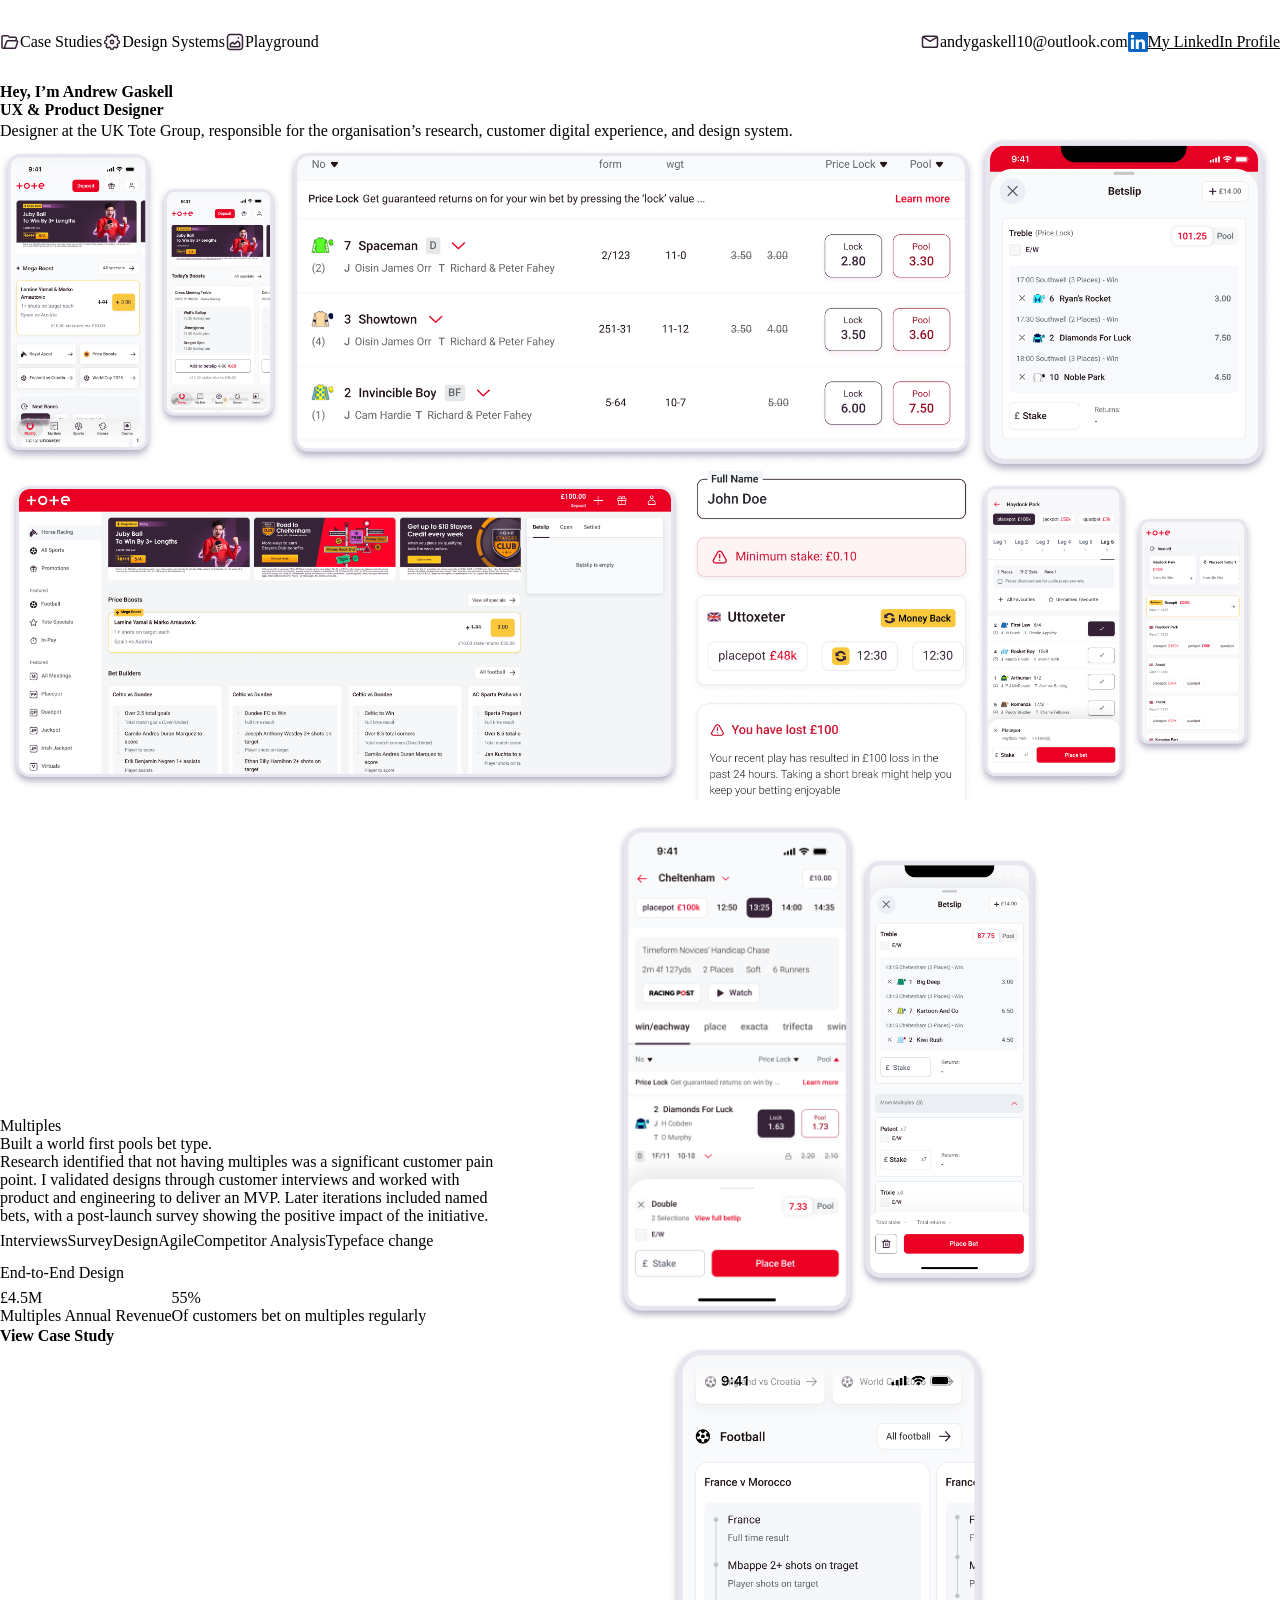
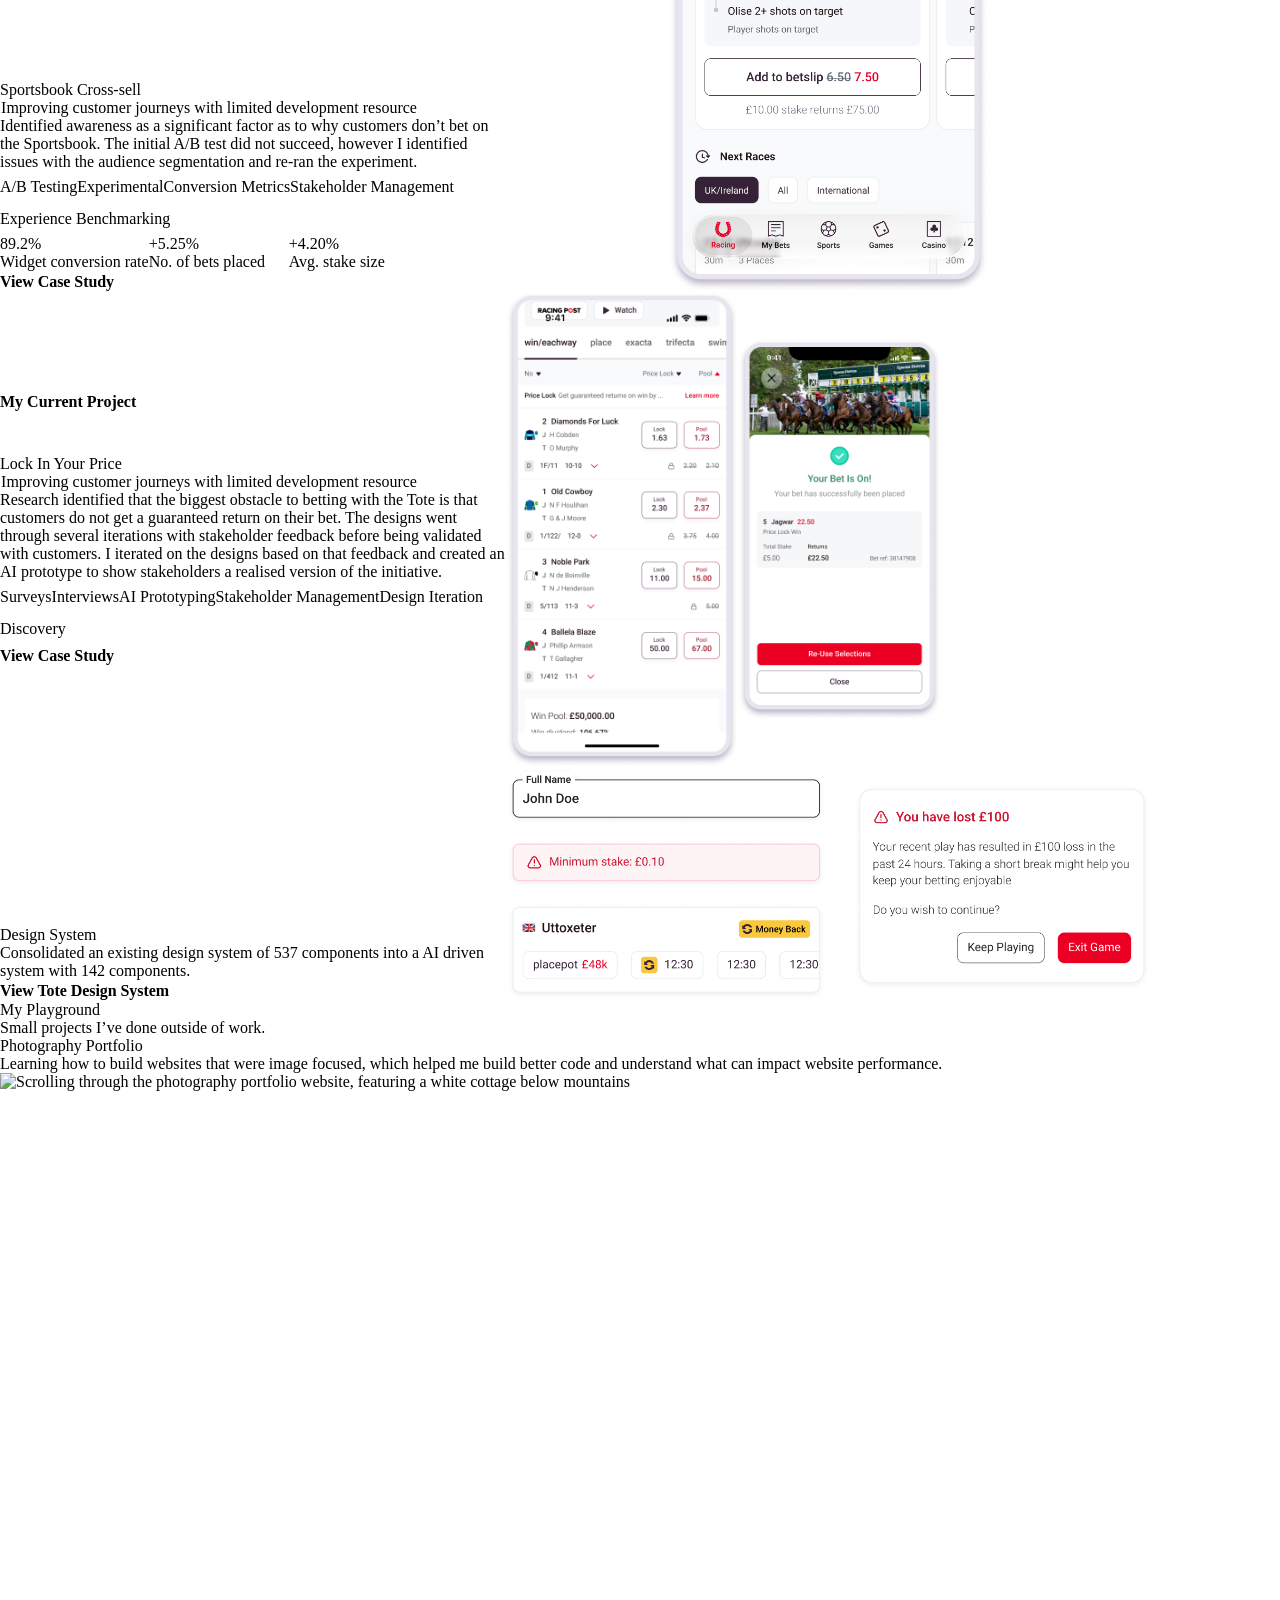
==== design-portfolio.html @ 3e396645 "Build design portfolio homepage from Figma New design-portfolio.html implementing the Desktop Homepa" ====
<!DOCTYPE html>
<html lang="en">
<head>
  <meta charset="UTF-8" />
  <meta name="viewport" content="width=device-width, initial-scale=1.0" />
  <title>Andrew Gaskell – UX &amp; Product Designer</title>
  <meta name="description" content="Andrew Gaskell, UX &amp; Product Designer at the UK Tote Group: case studies, design system and side projects." />
  <link rel="preconnect" href="https://fonts.googleapis.com" />
  <link rel="preconnect" href="https://fonts.gstatic.com" crossorigin />
  <link
    href="https://fonts.googleapis.com/css2?family=DM+Sans:opsz,wght@9..40,400;9..40,500;9..40,600;9..40,700&family=Lato:wght@400;700&display=swap"
    rel="stylesheet"
  />
  <link rel="stylesheet" href="tokens.css" />
  <style>
    *,
    *::before,
    *::after {
      box-sizing: border-box;
      margin: 0;
      padding: 0;
    }

    html {
      scroll-behavior: smooth;
    }

    @media (prefers-reduced-motion: reduce) {
      html { scroll-behavior: auto; }
    }

    body {
      font-family: var(--font-sans);
      font-optical-sizing: none;
      font-variation-settings: "opsz" 14;
      line-height: normal;
      color: var(--pf-text-primary);
      background: var(--pf-surface);
      -webkit-font-smoothing: antialiased;
      -moz-osx-font-smoothing: grayscale;
    }

    img {
      display: block;
      max-width: 100%;
    }

    a {
      color: inherit;
    }

    :focus-visible {
      outline: 2px solid var(--pf-action-primary);
      outline-offset: 3px;
      border-radius: 4px;
    }

    .skip-link {
      position: absolute;
      left: var(--space-04);
      top: -100px;
      z-index: 200;
      padding: var(--space-02) var(--space-03);
      background: var(--pf-action-primary);
      color: var(--pf-surface);
      border-radius: var(--radius-md);
      font-size: var(--font-size-body-sm);
    }

    .skip-link:focus {
      top: var(--space-04);
    }

    /* ---------- HEADER ---------- */
    .site-header {
      position: sticky;
      top: 0;
      z-index: 100;
      display: flex;
      align-items: center;
      justify-content: space-between;
      gap: var(--space-05) var(--space-07);
      flex-wrap: wrap;
      min-height: 83px;
      /* 60px at 1440; beyond that it lines up with the centred 1320px content. */
      padding: 36px max(60px, calc((100% - 1320px) / 2)) var(--space-05);
      background: var(--pf-surface) url("images/home-header-bg.png") center / cover no-repeat;
      transition: box-shadow 0.2s ease;
    }

    .site-header--scrolled {
      box-shadow: 0 1px 0 var(--pf-border-divider);
    }

    .site-nav,
    .site-contact {
      display: flex;
      align-items: center;
      flex-wrap: wrap;
      gap: var(--space-03) var(--space-07);
      list-style: none;
    }

    .site-nav li,
    .site-contact li {
      display: flex;
    }

    .header-link {
      display: inline-flex;
      align-items: center;
      gap: var(--space-03);
      font-size: var(--font-size-body-sm);
      text-decoration: none;
      white-space: nowrap;
    }

    .site-nav .header-link {
      color: var(--pf-text-strong);
    }

    .site-contact .header-link {
      color: var(--pf-text-brand);
    }

    .header-link__icon {
      flex: none;
      width: 20px;
      height: 20px;
    }

    .header-link:hover span,
    .header-link--underline span {
      text-decoration: underline;
    }

    /* ---------- PAGE ---------- */
    .page {
      display: flex;
      flex-direction: column;
      gap: var(--space-11);
      max-width: 1440px;
      margin: 0 auto;
      padding: 60px 60px var(--space-11);
    }

    [id] {
      scroll-margin-top: 110px;
    }

    /* ---------- HERO ---------- */
    .hero {
      display: flex;
      flex-direction: column;
      gap: var(--space-08);
    }

    .hero__title {
      max-width: 695px;
    }

    .hero__title {
      display: flex;
      flex-direction: column;
      gap: var(--space-03);
      font-weight: 600;
    }

    .hero__name {
      font-size: var(--font-size-display);
      font-weight: 600;
      color: var(--pf-text-strong);
    }

    .hero__role {
      font-size: var(--font-size-h1);
      color: var(--pf-text-accent);
    }

    .hero__intro {
      width: 848px;
      max-width: 100%;
      font-size: var(--font-size-body);
      line-height: 23px;
      color: var(--pf-text-tertiary);
    }

    /* ---------- BANNER GRID ---------- */
    .banner-grid {
      display: flex;
      flex-direction: column;
      gap: var(--space-05);
    }

    .banner-row {
      display: flex;
      align-items: center;
      gap: var(--space-05);
    }

    .tile {
      display: flex;
      align-items: center;
      min-width: 0;
      height: 329px;
      padding: 0 var(--space-05);
      background: var(--pf-surface-muted);
      border-radius: var(--radius-md);
    }

    .tile img {
      height: auto;
      object-fit: cover;
    }

    .tile--phones {
      gap: var(--space-01);
    }

    /* Basis = Figma width; equal shrink keeps the columns proportional. */
    .tile--1 { flex: 0 1 286px; }
    .tile--2 { flex: 0 1 690px; justify-content: center; overflow: hidden; }
    .tile--3 { flex: 0 1 296px; }
    .tile--4 { flex: 0 1 690px; height: 325px; padding: 0 var(--space-04); justify-content: center; overflow: hidden; }
    .tile--5 { flex: 0 1 286px; align-items: flex-start; padding: var(--space-05); overflow: hidden; }
    .tile--6 { flex: 0 1 296px; }

    .tile--1 .tile__big { width: 54.62%; }
    .tile--1 .tile__small { width: 43.7%; }
    .tile--2 img,
    .tile--3 img { width: 100%; }
    .tile--4 img { width: 97.57%; }
    .tile--5 img { width: 98.74%; }
    .tile--6 .tile__big { width: 52.42%; }
    .tile--6 .tile__small { width: 41.94%; }

    /* ---------- SHARED CASE STUDY PARTS ---------- */
    .case {
      display: flex;
      align-items: flex-end;
      gap: var(--space-08);
      max-width: 1215px;
    }

    .case__body {
      display: flex;
      flex: none;
      flex-direction: column;
      align-items: flex-start;
      gap: var(--space-06);
      width: 506px;
      max-width: 100%;
    }

    .case__heading {
      display: flex;
      flex-direction: column;
      gap: var(--space-02);
      width: 418px;
      max-width: 100%;
    }

    .case__title {
      font-size: var(--font-size-body-lg);
      font-weight: 500;
      color: var(--pf-text-brand);
    }

    .case__subtitle {
      font-size: var(--font-size-body-sm);
      font-weight: 400;
      color: var(--pf-text-tertiary);
    }

    .case__text,
    .case__subtitle,
    .ds__text,
    .playground__sub,
    .project__text {
      line-height: 18px;
    }

    .case__text {
      font-size: var(--font-size-body-sm);
    }

    .chips {
      display: flex;
      flex-wrap: wrap;
      align-items: center;
      gap: var(--space-03);
      list-style: none;
    }

    .chip {
      display: inline-flex;
      align-items: center;
      height: 32px;
      padding: 6px var(--space-03);
      background: var(--pf-surface);
      border: 0.6px solid var(--pf-border-chip);
      border-radius: var(--radius-md);
      font-family: var(--font-ui);
      font-size: var(--font-size-body-sm);
      font-weight: 500;
      line-height: 20px;
      color: var(--pf-text-chip);
      white-space: nowrap;
    }

    /* Figma lets the 3-metric row run 13px past the 506px column; nowrap keeps that. */
    .metrics {
      display: flex;
      flex-wrap: nowrap;
      gap: var(--space-05) var(--space-07);
      width: 100%;
      padding: var(--space-05) 0;
      border-top: 1px solid var(--pf-border-divider);
      border-bottom: 1px solid var(--pf-border-divider);
      font-weight: 500;
    }

    .metric {
      display: flex;
      flex: none;
      flex-direction: column;
      gap: var(--space-03);
    }

    .metric__value {
      font-size: var(--font-size-h3);
      color: var(--pf-text-positive);
      white-space: nowrap;
    }

    .metric__label {
      font-size: var(--font-size-label);
      white-space: nowrap;
      color: var(--pf-text-tertiary);
    }

    .metric--fixed .metric__label {
      width: 140px;
      white-space: normal;
    }

    .btn {
      display: inline-flex;
      align-items: center;
      justify-content: center;
      gap: var(--space-02);
      padding: var(--space-02) var(--space-03);
      background: var(--pf-action-primary);
      border-radius: var(--radius-md);
      font-family: var(--font-ui);
      font-size: var(--font-size-label);
      font-weight: 600;
      line-height: 1.34;
      letter-spacing: -0.065px;
      color: var(--pf-surface);
      text-decoration: none;
      white-space: nowrap;
      transition: background-color 0.15s ease;
    }

    .btn:hover {
      background: var(--pf-action-hover);
    }

    .btn__icon {
      display: flex;
      align-items: center;
      justify-content: center;
      flex: none;
      width: 20px;
      height: 20px;
    }

    .btn__icon img {
      flex: none;
      transform: rotate(-90deg);
    }

    .media {
      display: flex;
      flex: 0 1 645px;
      min-width: 0;
      align-items: center;
      justify-content: center;
      width: 645px;
      max-width: 100%;
      background: var(--pf-surface-muted);
      border-radius: var(--radius-md);
    }

    .media img {
      height: auto;
      object-fit: cover;
    }

    /* ---------- MULTIPLES ---------- */
    .media--multiples {
      gap: var(--space-04);
      height: 546px;
      padding: var(--space-05) 0;
    }

    /* 243px / 183px of the 645px panel */
    .media--multiples .media__big { width: 37.67%; }
    .media--multiples .media__small { width: 28.37%; }

    .text--multiples { color: var(--color-neutral-600); }

    /* ---------- CROSS SELL ---------- */
    .media--cross-sell {
      height: 546px;
      padding: var(--space-05) 0;
    }

    .media--cross-sell img {
      width: auto;
      height: 100%;
      aspect-ratio: 1224 / 2097;
    }

    .text--cross-sell { color: var(--pf-text-brand); }

    /* Centre-aligned in Figma on these nodes; kept to match the design. */
    .is-centred { text-align: center; }

    /* ---------- CURRENT PROJECT ---------- */
    .current {
      display: flex;
      align-items: center;
      gap: var(--space-09);
      /* Right padding is 160px at 1440; it gives way first on narrower screens. */
      padding: var(--space-05) clamp(var(--space-05), calc(100vw - 1237px), var(--space-11)) var(--space-05) var(--space-08);
      background: var(--pf-surface-muted);
      border-radius: var(--radius-md);
    }

    .current__text {
      display: flex;
      flex: none;
      flex-direction: column;
      gap: 44px;
      width: 506px;
      max-width: 100%;
    }

    .current__eyebrow {
      font-size: var(--font-size-body-sm);
      font-weight: 700;
      color: var(--pf-text-tertiary);
    }

    .text--current { color: var(--pf-text-primary); }

    .current__mockups {
      display: flex;
      align-items: center;
      flex: 0 1 451px;
      gap: var(--space-04);
      min-width: 0;
    }

    .current__mockups img {
      height: auto;
      object-fit: cover;
    }

    .current__mockups .media__big { width: 51.44%; }
    .current__mockups .media__small { width: 45.01%; }

    /* ---------- DESIGN SYSTEM ---------- */
    .case__body--ds {
      gap: var(--space-05);
    }

    .ds__title {
      font-size: var(--font-size-body-lg);
      font-weight: 500;
      color: var(--pf-text-strong);
    }

    .ds__text {
      font-size: var(--font-size-body-sm);
      color: var(--pf-text-tertiary);
    }

    .media--ds {
      padding: var(--space-06);
    }

    .media--ds img {
      width: 100%;
    }

    /* ---------- PLAYGROUND ---------- */
    .playground {
      display: flex;
      flex-direction: column;
      gap: var(--space-07);
    }

    .playground__header {
      display: flex;
      flex-direction: column;
      gap: var(--space-04);
    }

    .playground__title {
      font-size: var(--font-size-body-lg);
      font-weight: 500;
      color: var(--pf-text-strong);
    }

    .playground__sub,
    .project__text {
      font-size: var(--font-size-body-sm);
      color: var(--pf-text-tertiary);
    }

    .project {
      display: flex;
      flex-direction: column;
      gap: var(--space-06);
      padding: var(--space-05);
      background: var(--pf-surface-muted);
      border-radius: var(--radius-md);
    }

    .project__heading {
      display: flex;
      flex-direction: column;
      gap: var(--space-02);
    }

    .project__title {
      font-size: var(--font-size-body);
      font-weight: 400;
      color: var(--pf-text-strong);
    }

    .project__media {
      width: 100%;
      height: auto;
      aspect-ratio: 1904 / 844;
      object-fit: cover;
      border-radius: var(--radius-md);
    }

    /* ---------- RESPONSIVE ---------- */
    @media (max-width: 1200px) {
      .case,
      .current {
        flex-direction: column;
        align-items: flex-start;
        gap: var(--space-07);
      }

      .current {
        padding: var(--space-08);
      }

      .media {
        flex: none;
        width: 100%;
        max-width: 645px;
      }

      .current__mockups {
        flex: none;
        width: 451px;
        max-width: 100%;
      }

      .media--multiples,
      .media--cross-sell {
        height: auto;
        aspect-ratio: 645 / 546;
      }

      .media--cross-sell img {
        width: 45.07%;
        height: auto;
      }
    }

    @media (max-width: 1100px) {
      .banner-grid {
        display: grid;
        grid-template-columns: 1fr 1fr;
        gap: var(--space-05);
      }

      .banner-row {
        display: contents;
      }

      .tile {
        height: 329px;
        padding: var(--space-05);
        justify-content: center;
      }

      .tile--2,
      .tile--4 {
        grid-column: 1 / -1;
        height: auto;
      }

      .tile--2 { order: 1; }
      .tile--1 { order: 2; }
      .tile--3 { order: 3; }
      .tile--4 { order: 4; }
      .tile--5 { order: 5; align-items: center; }
      .tile--6 { order: 6; }

      /* Cap each mockup at its Figma size so phones don't balloon in wider cells. */
      .tile--1 .tile__big,
      .tile--6 .tile__big { width: 130px; }
      .tile--1 .tile__small,
      .tile--6 .tile__small { width: 104px; }
      .tile--3 img { width: 248px; }
      .tile--5 img { width: 235px; }
      .tile--2 img,
      .tile--4 img { width: 100%; max-width: 642px; }
    }

    @media (max-width: 768px) {
      .site-header {
        position: static;
        padding: var(--space-05) 20px;
      }

      .site-nav,
      .site-contact {
        gap: var(--space-03) var(--space-05);
      }

      .page {
        gap: var(--space-09);
        padding: var(--space-07) 20px var(--space-09);
      }

      .hero {
        gap: var(--space-06);
      }

      .hero__name { font-size: 40px; }
      .hero__role { font-size: 30px; }
      .hero__intro { font-size: 16px; }

      .banner-grid {
        grid-template-columns: 1fr;
      }

      .tile--2,
      .tile--4 {
        padding: var(--space-04);
      }

      .current {
        padding: var(--space-05);
        gap: var(--space-06);
      }

      .current__text {
        gap: var(--space-05);
      }

      .media--ds {
        padding: var(--space-05);
      }

      .metrics { flex-wrap: wrap; }

      .metric__value { font-size: 26px; }

      .metric { flex: 0 1 auto; }
      .metric__label { white-space: normal; }
      .metric--fixed .metric__label { width: auto; }
    }

    @media (max-width: 420px) {
      .chip { white-space: normal; height: auto; min-height: 32px; }
      .btn { white-space: normal; text-align: left; }
    }
  </style>
</head>
<body>
  <a class="skip-link" href="#main">Skip to content</a>

  <header class="site-header">
    <nav aria-label="Main">
      <ul class="site-nav">
        <li>
          <a class="header-link" href="#case-studies">
            <img class="header-link__icon" src="images/home-icon-folder-open.svg" width="20" height="20" alt="" />
            <span>Case Studies</span>
          </a>
        </li>
        <li>
          <a class="header-link" href="#design-system">
            <img class="header-link__icon" src="images/home-icon-settings.svg" width="20" height="20" alt="" />
            <span>Design Systems</span>
          </a>
        </li>
        <li>
          <a class="header-link" href="#playground">
            <img class="header-link__icon" src="images/home-icon-image.svg" width="20" height="20" alt="" />
            <span>Playground</span>
          </a>
        </li>
      </ul>
    </nav>

    <ul class="site-contact" aria-label="Contact">
      <li>
        <a class="header-link" href="mailto:andygaskell10@outlook.com">
          <img class="header-link__icon" src="images/home-icon-mail.svg" width="20" height="20" alt="" />
          <span>andygaskell10@outlook.com</span>
        </a>
      </li>
      <li>
        <a
          class="header-link header-link--underline"
          href="https://www.linkedin.com/in/andrew-gaskell-4092a5191/"
          target="_blank"
          rel="noopener"
          aria-label="My LinkedIn Profile (opens in a new tab)"
        >
          <img class="header-link__icon" src="images/home-icon-linkedin.svg" width="20" height="20" alt="" />
          <span>My LinkedIn Profile</span>
        </a>
      </li>
    </ul>
  </header>

  <main id="main" class="page">
    <!-- HERO + BANNER GRID -->
    <section class="hero" aria-labelledby="hero-title">
      <div class="hero__title">
        <h1 id="hero-title" class="hero__name">Hey, I’m Andrew Gaskell</h1>
        <p class="hero__role">UX &amp; Product Designer</p>
      </div>
      <p class="hero__intro">Designer at the UK Tote Group, responsible for the organisation’s research, customer digital experience, and design system.</p>
    </section>

    <div class="banner-grid">
      <div class="banner-row">
        <div class="tile tile--1 tile--phones">
          <img class="tile__big" src="images/home-banner-mobile-big-1.png" width="130" height="260" style="aspect-ratio: 130 / 260;" alt="Tote mobile app screen" />
          <img class="tile__small" src="images/home-banner-mobile-sm-1.png" width="104" height="202" style="aspect-ratio: 104 / 202;" alt="Tote mobile app bet slip" />
        </div>
        <div class="tile tile--2">
          <img src="images/home-banner-desktop-1.png" width="642" height="293" style="aspect-ratio: 642 / 293;" alt="Tote desktop racecard" />
        </div>
        <div class="tile tile--3">
          <img src="images/home-banner-mobile-big-2.png" width="248" height="286" style="aspect-ratio: 248 / 286;" alt="Tote mobile betting options" />
        </div>
      </div>
      <div class="banner-row">
        <div class="tile tile--4">
          <img src="images/home-banner-desktop-2.png" width="642" height="293" style="aspect-ratio: 642 / 293;" alt="Tote desktop homepage" />
        </div>
        <div class="tile tile--5">
          <img src="images/home-banner-design-system.png" width="235" height="297" style="aspect-ratio: 235 / 297;" alt="Design system component examples" />
        </div>
        <div class="tile tile--6 tile--phones">
          <img class="tile__big" src="images/home-banner-mobile-big-4.png" width="130" height="258" style="aspect-ratio: 130 / 258;" alt="Tote mobile app screen" />
          <img class="tile__small" src="images/home-banner-mobile-sm-2.png" width="104" height="202" style="aspect-ratio: 104 / 202;" alt="Tote mobile app bet confirmation" />
        </div>
      </div>
    </div>

    <!-- MULTIPLES -->
    <section id="case-studies" class="case" aria-labelledby="multiples-title">
      <div class="case__body">
        <div class="case__heading">
          <h2 id="multiples-title" class="case__title">Multiples</h2>
          <p class="case__subtitle">Built a world first pools bet type.</p>
        </div>
        <p class="case__text text--multiples">Research identified that not having multiples was a significant customer pain point. I validated designs through customer interviews and worked with product and engineering to deliver an MVP. Later iterations included named bets, with a post-launch survey showing the positive impact of the initiative.</p>
        <ul class="chips" aria-label="Methods">
          <li class="chip">Interviews</li>
          <li class="chip">Survey</li>
          <li class="chip">Design</li>
          <li class="chip">Agile</li>
          <li class="chip">Competitor Analysis</li>
          <li class="chip">Typeface change</li>
          <li class="chip">End-to-End Design</li>
        </ul>
        <div class="metrics">
          <div class="metric">
            <p class="metric__value">£4.5M</p>
            <p class="metric__label">Multiples Annual Revenue</p>
          </div>
          <div class="metric">
            <p class="metric__value">55%</p>
            <p class="metric__label">Of customers bet on multiples regularly</p>
          </div>
        </div>
        <a class="btn" href="multiples.html" aria-describedby="multiples-title">
          View Case Study
          <span class="btn__icon"><img src="images/home-icon-arrow-right.svg" width="11.2908" height="13.7502" alt="" /></span>
        </a>
      </div>
      <div class="media media--multiples">
        <img class="media__big" src="images/home-multiples-mockup-big.png" width="243" height="497" style="aspect-ratio: 243 / 497;" alt="Multiples bet builder on mobile" />
        <img class="media__small" src="images/home-multiples-mockup-sm.png" width="183" height="432" style="aspect-ratio: 183 / 432;" alt="Multiples named bet on mobile" />
      </div>
    </section>

    <!-- SPORTSBOOK CROSS-SELL -->
    <section class="case" aria-labelledby="cross-sell-title">
      <div class="case__body">
        <div class="case__heading">
          <h2 id="cross-sell-title" class="case__title">Sportsbook Cross-sell</h2>
          <p class="case__subtitle is-centred">Improving customer journeys with limited development resource</p>
        </div>
        <p class="case__text text--cross-sell">Identified awareness as a significant factor as to why customers don’t bet on the Sportsbook. The initial A/B test did not succeed, however I identified issues with the audience segmentation and re-ran the experiment.</p>
        <ul class="chips" aria-label="Methods">
          <li class="chip">A/B Testing</li>
          <li class="chip">Experimental</li>
          <li class="chip">Conversion Metrics</li>
          <li class="chip">Stakeholder Management</li>
          <li class="chip">Experience Benchmarking</li>
        </ul>
        <div class="metrics">
          <div class="metric">
            <p class="metric__value">89.2%</p>
            <p class="metric__label is-centred">Widget conversion rate</p>
          </div>
          <div class="metric metric--fixed">
            <p class="metric__value">+5.25%</p>
            <p class="metric__label">No. of bets placed</p>
          </div>
          <div class="metric metric--fixed">
            <p class="metric__value">+4.20%</p>
            <p class="metric__label">Avg. stake size</p>
          </div>
        </div>
        <a class="btn" href="exotic-cross-sell.html" aria-describedby="cross-sell-title">
          View Case Study
          <span class="btn__icon"><img src="images/home-icon-arrow-right.svg" width="11.2908" height="13.7502" alt="" /></span>
        </a>
      </div>
      <div class="media media--cross-sell">
        <img src="images/home-cross-sell-mockup.png" width="291" height="498" alt="Sportsbook cross-sell widget on mobile" />
      </div>
    </section>

    <!-- MY CURRENT PROJECT -->
    <section class="current" aria-labelledby="liyp-title">
      <div class="current__text">
        <p class="current__eyebrow">My Current Project</p>
        <div class="case__body">
          <div class="case__heading">
            <h2 id="liyp-title" class="case__title">Lock In Your Price</h2>
            <p class="case__subtitle is-centred">Improving customer journeys with limited development resource</p>
          </div>
          <p class="case__text text--current">Research identified that the biggest obstacle to betting with the Tote is that customers do not get a guaranteed return on their bet. The designs went through several iterations with stakeholder feedback before being validated with customers. I iterated on the designs based on that feedback and created an AI prototype to show stakeholders a realised version of the initiative.</p>
          <ul class="chips" aria-label="Methods">
            <li class="chip">Surveys</li>
            <li class="chip">Interviews</li>
            <li class="chip">AI Prototyping</li>
            <li class="chip">Stakeholder Management</li>
            <li class="chip">Design Iteration</li>
            <li class="chip">Discovery</li>
          </ul>
          <a class="btn" href="lock-in-your-price.html" aria-describedby="liyp-title">
            View Case Study
            <span class="btn__icon"><img src="images/home-icon-arrow-right.svg" width="11.2908" height="13.7502" alt="" /></span>
          </a>
        </div>
      </div>
      <div class="current__mockups">
        <img class="media__big" src="images/home-liyp-mockup-big.png" width="232" height="475" style="aspect-ratio: 232 / 475;" alt="Lock In Your Price bet slip on mobile" />
        <img class="media__small" src="images/home-liyp-mockup-sm.png" width="203" height="381" style="aspect-ratio: 203 / 381;" alt="Lock In Your Price confirmation on mobile" />
      </div>
    </section>

    <!-- DESIGN SYSTEM -->
    <section id="design-system" class="case" aria-labelledby="ds-title">
      <div class="case__body case__body--ds">
        <h2 id="ds-title" class="ds__title">Design System</h2>
        <p class="ds__text">Consolidated an existing design system of 537 components into a AI driven system with 142 components.</p>
        <a class="btn" href="tote-design-system.html">
          View Tote Design System
          <span class="btn__icon"><img src="images/home-icon-arrow-right.svg" width="11.2908" height="13.7502" alt="" /></span>
        </a>
      </div>
      <div class="media media--ds">
        <img src="images/home-design-system-components.png" width="581" height="211" style="aspect-ratio: 581 / 211;" alt="Tote design system components" />
      </div>
    </section>

    <!-- PLAYGROUND -->
    <section id="playground" class="playground" aria-labelledby="playground-title">
      <div class="playground__header">
        <h2 id="playground-title" class="playground__title">My Playground</h2>
        <p class="playground__sub">Small projects I’ve done outside of work.</p>
      </div>
      <article class="project">
        <div class="project__heading">
          <h3 class="project__title">Photography Portfolio</h3>
          <p class="project__text">Learning how to build websites that were image focused, which helped me build better code and understand what can impact website performance.</p>
        </div>
        <picture>
          <source srcset="images/home-photography-portfolio-poster.webp" media="(prefers-reduced-motion: reduce)" />
          <img class="project__media" src="images/home-photography-portfolio.webp" width="1272" height="564" loading="lazy" alt="Scrolling through the photography portfolio website, featuring a white cottage below mountains" />
        </picture>
      </article>
    </section>
  </main>

  <script>
    (function () {
      var header = document.querySelector('.site-header');
      if (!header) return;
      var toggle = function () {
        header.classList.toggle('site-header--scrolled', window.scrollY > 8);
      };
      toggle();
      window.addEventListener('scroll', toggle, { passive: true });
    })();
  </script>
</body>
</html>
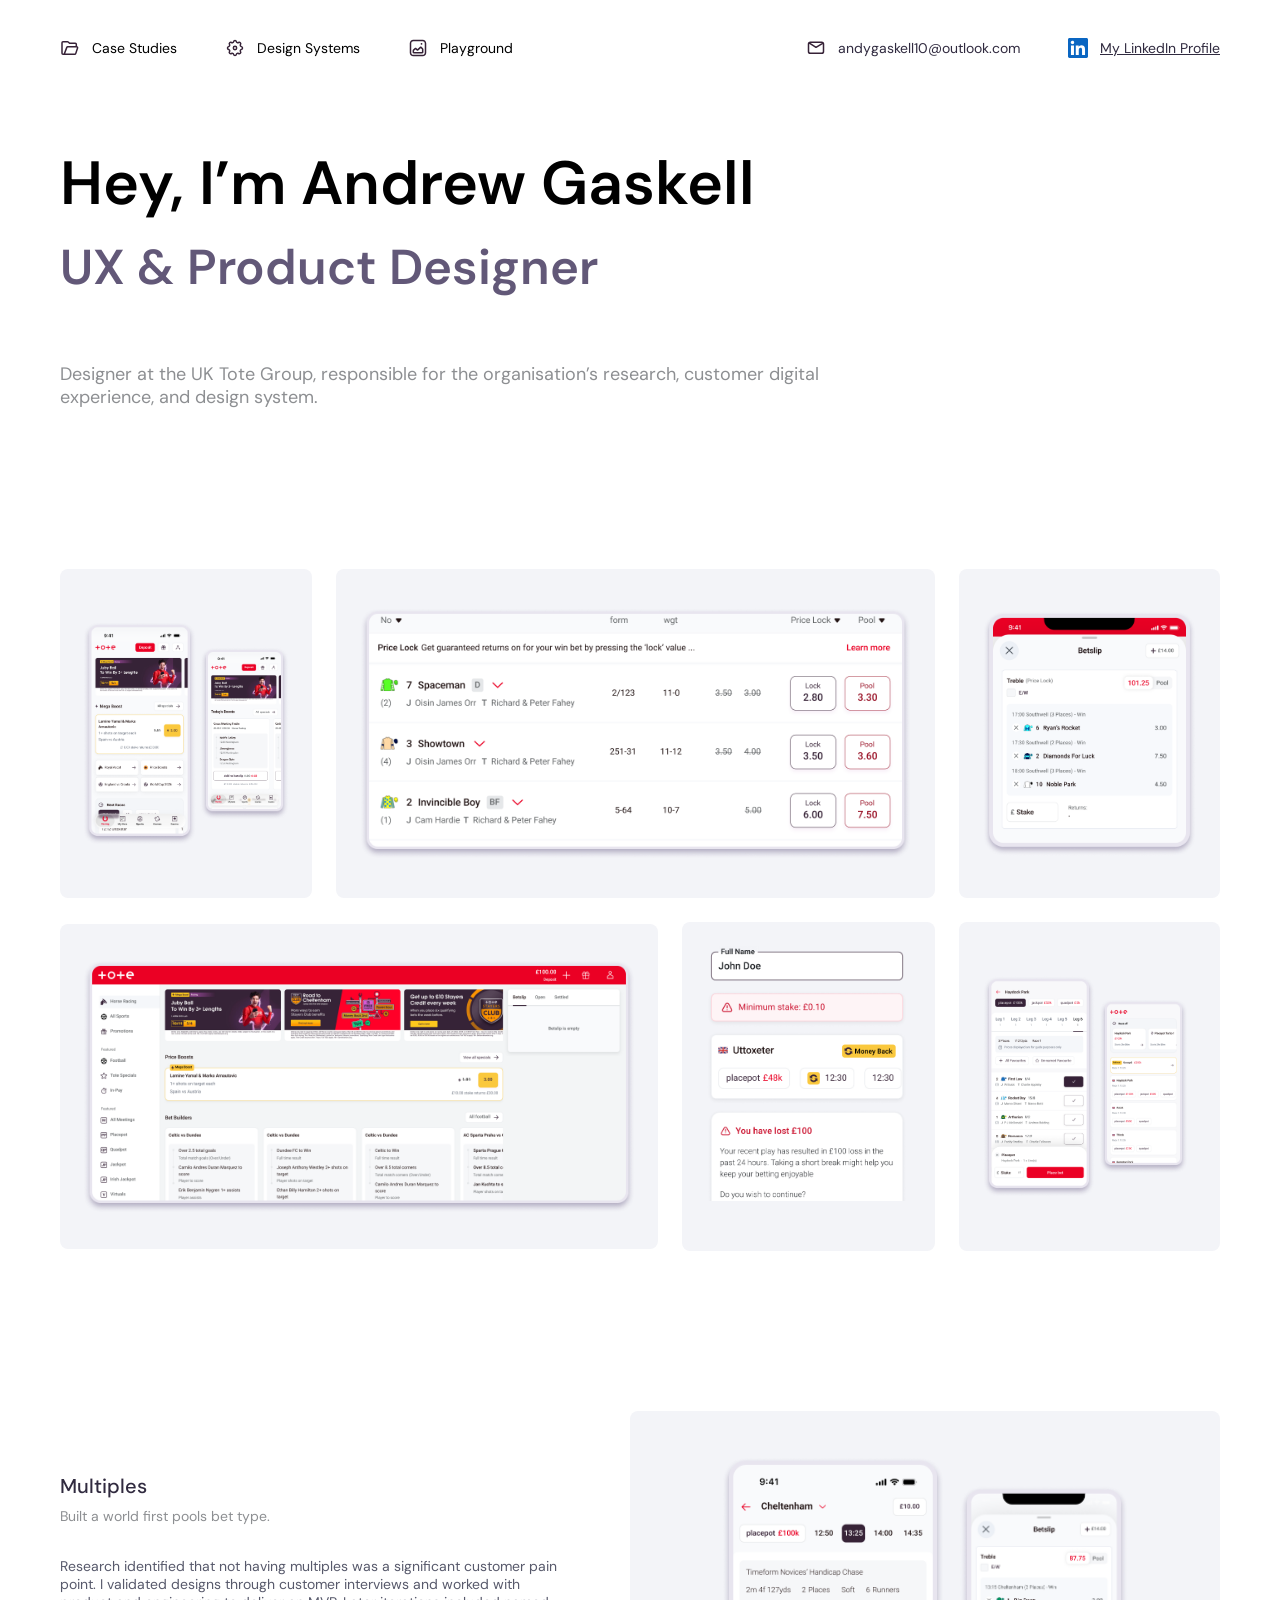
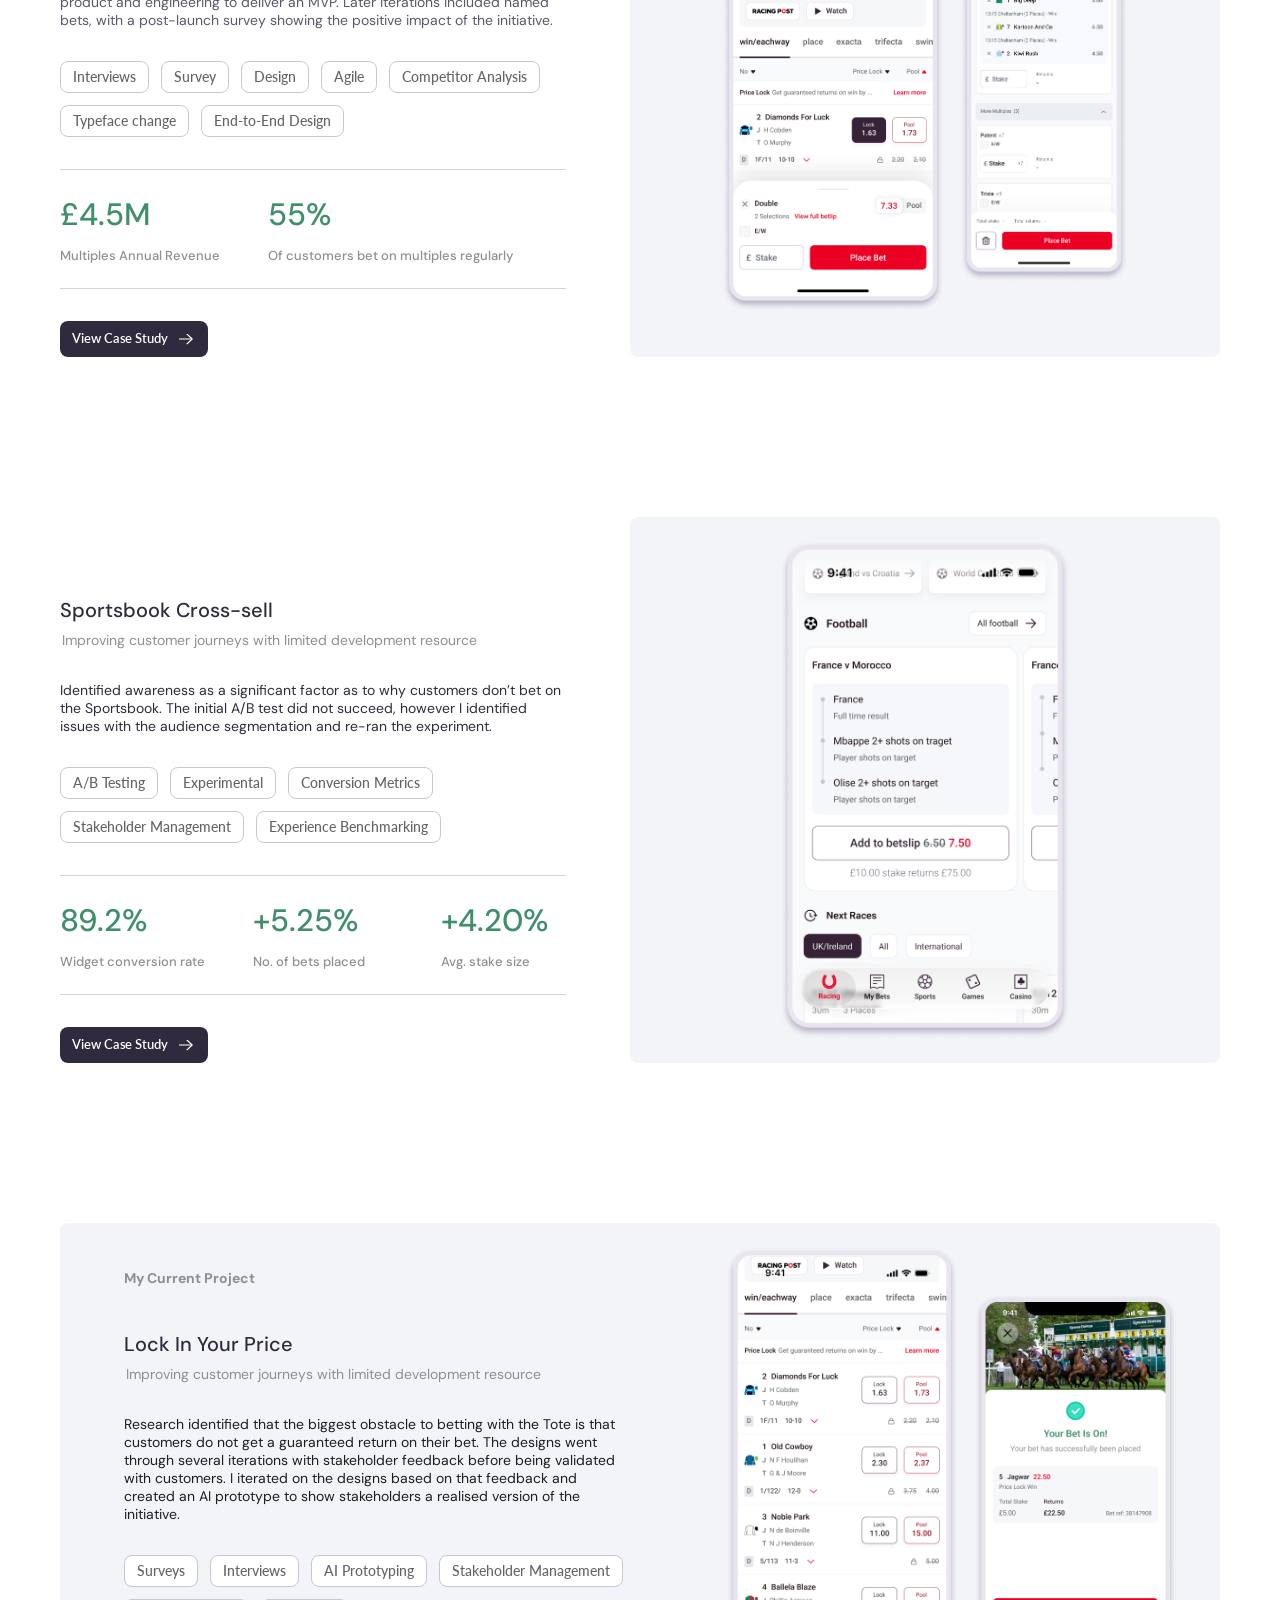
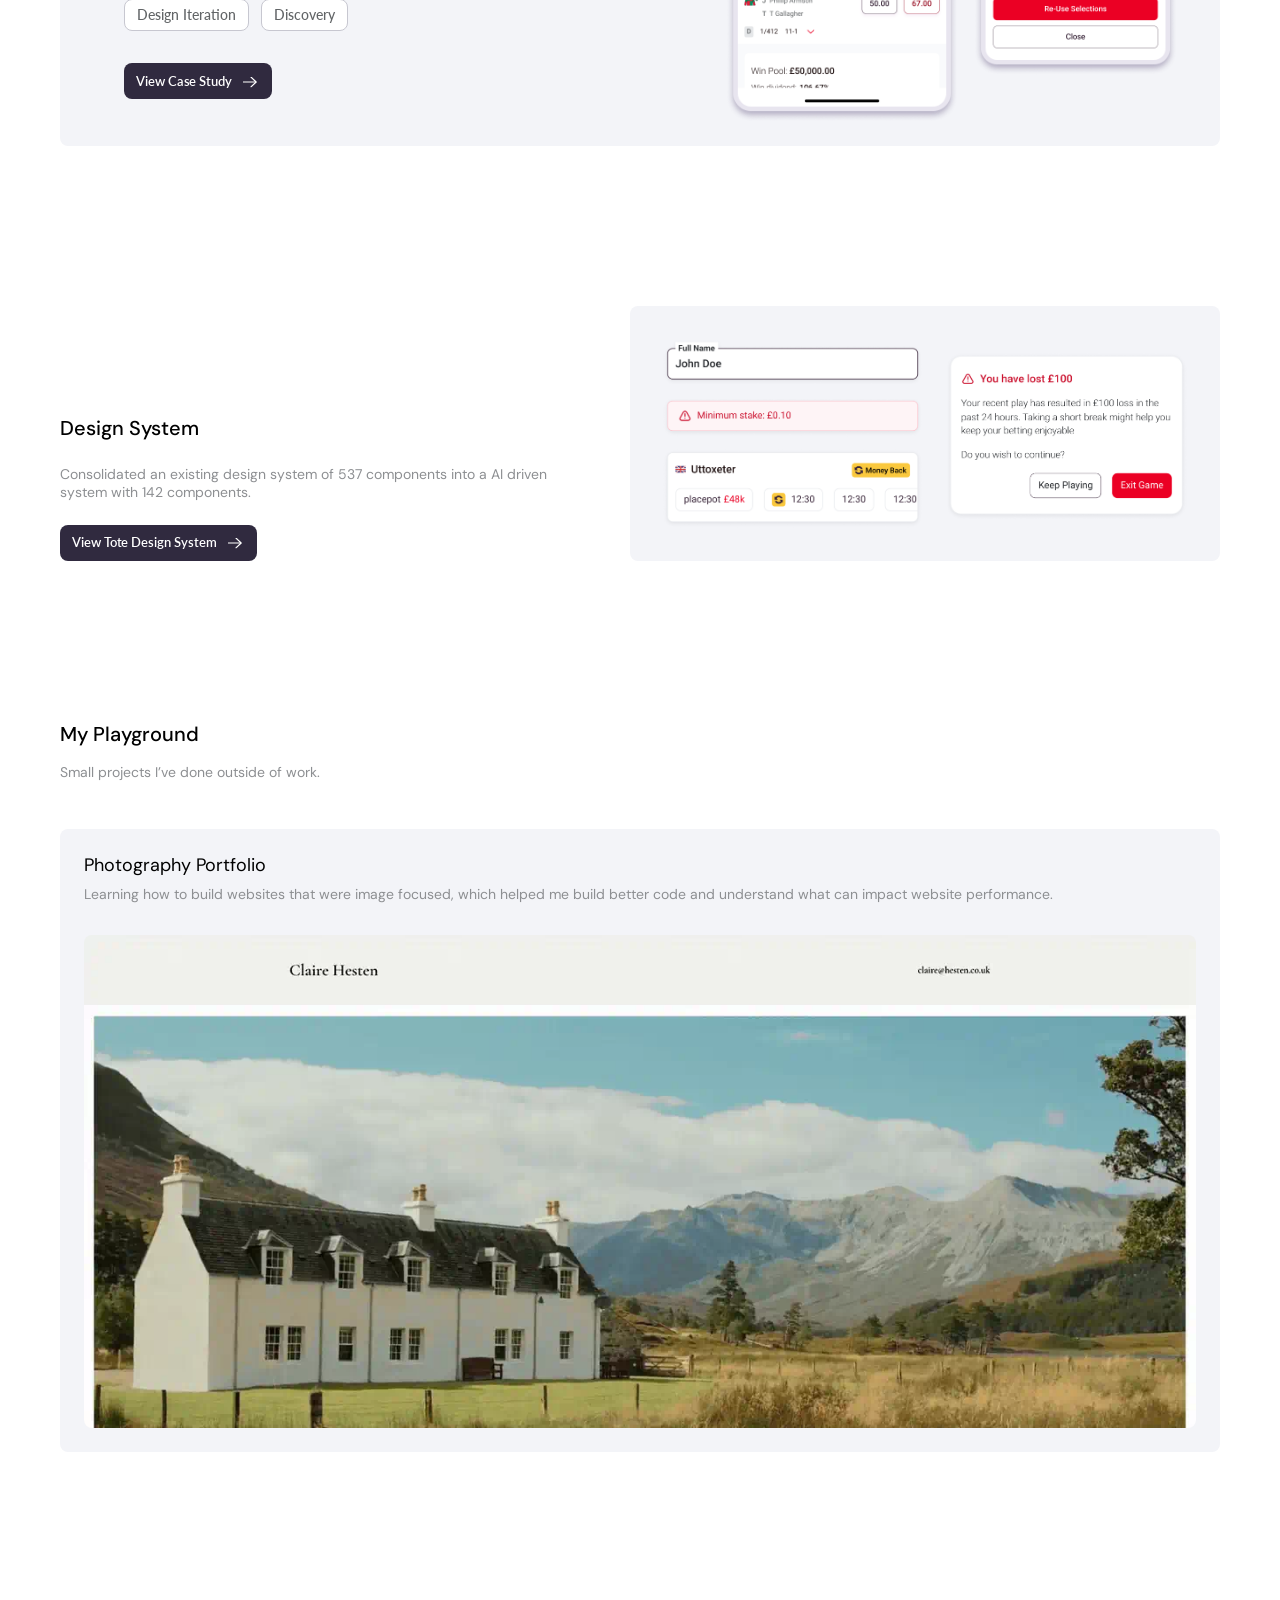
==== commit 793c5e0b: "Add scroll-to-reveal animation to homepage sections Each section fades and slides up 32px as it ente" ====
--- a/design-portfolio.html
+++ b/design-portfolio.html
@@ -12,6 +12,9 @@
     rel="stylesheet"
   />
   <link rel="stylesheet" href="tokens.css" />
+  <script>
+    if ('IntersectionObserver' in window) document.documentElement.classList.add('reveal-ready');
+  </script>
   <style>
     *,
     *::before,
@@ -548,6 +551,31 @@
       aspect-ratio: 1904 / 844;
       object-fit: cover;
       border-radius: var(--radius-md);
+    }
+
+    /* ---------- SCROLL REVEAL ---------- */
+    /* Only hides content once JS has confirmed it can reveal it again. */
+    .reveal-ready [data-reveal] {
+      opacity: 0;
+      transform: translateY(32px);
+      transition:
+        opacity 0.7s cubic-bezier(0.22, 1, 0.36, 1),
+        transform 0.7s cubic-bezier(0.22, 1, 0.36, 1);
+      transition-delay: var(--reveal-delay, 0s);
+      will-change: opacity, transform;
+    }
+
+    .reveal-ready [data-reveal].is-revealed {
+      opacity: 1;
+      transform: none;
+    }
+
+    @media (prefers-reduced-motion: reduce) {
+      .reveal-ready [data-reveal] {
+        opacity: 1;
+        transform: none;
+        transition: none;
+      }
     }
 
     /* ---------- RESPONSIVE ---------- */
@@ -740,7 +768,7 @@
 
   <main id="main" class="page">
     <!-- HERO + BANNER GRID -->
-    <section class="hero" aria-labelledby="hero-title">
+    <section class="hero" data-reveal aria-labelledby="hero-title">
       <div class="hero__title">
         <h1 id="hero-title" class="hero__name">Hey, I’m Andrew Gaskell</h1>
         <p class="hero__role">UX &amp; Product Designer</p>
@@ -748,7 +776,7 @@
       <p class="hero__intro">Designer at the UK Tote Group, responsible for the organisation’s research, customer digital experience, and design system.</p>
     </section>
 
-    <div class="banner-grid">
+    <div class="banner-grid" data-reveal style="--reveal-delay: 0.15s;">
       <div class="banner-row">
         <div class="tile tile--1 tile--phones">
           <img class="tile__big" src="images/home-banner-mobile-big-1.png" width="130" height="260" style="aspect-ratio: 130 / 260;" alt="Tote mobile app screen" />
@@ -776,7 +804,7 @@
     </div>
 
     <!-- MULTIPLES -->
-    <section id="case-studies" class="case" aria-labelledby="multiples-title">
+    <section id="case-studies" class="case" data-reveal aria-labelledby="multiples-title">
       <div class="case__body">
         <div class="case__heading">
           <h2 id="multiples-title" class="case__title">Multiples</h2>
@@ -814,7 +842,7 @@
     </section>
 
     <!-- SPORTSBOOK CROSS-SELL -->
-    <section class="case" aria-labelledby="cross-sell-title">
+    <section class="case" aria-labelledby="cross-sell-title" data-reveal>
       <div class="case__body">
         <div class="case__heading">
           <h2 id="cross-sell-title" class="case__title">Sportsbook Cross-sell</h2>
@@ -853,7 +881,7 @@
     </section>
 
     <!-- MY CURRENT PROJECT -->
-    <section class="current" aria-labelledby="liyp-title">
+    <section class="current" data-reveal aria-labelledby="liyp-title">
       <div class="current__text">
         <p class="current__eyebrow">My Current Project</p>
         <div class="case__body">
@@ -883,7 +911,7 @@
     </section>
 
     <!-- DESIGN SYSTEM -->
-    <section id="design-system" class="case" aria-labelledby="ds-title">
+    <section id="design-system" class="case" data-reveal aria-labelledby="ds-title">
       <div class="case__body case__body--ds">
         <h2 id="ds-title" class="ds__title">Design System</h2>
         <p class="ds__text">Consolidated an existing design system of 537 components into a AI driven system with 142 components.</p>
@@ -898,7 +926,7 @@
     </section>
 
     <!-- PLAYGROUND -->
-    <section id="playground" class="playground" aria-labelledby="playground-title">
+    <section id="playground" class="playground" data-reveal aria-labelledby="playground-title">
       <div class="playground__header">
         <h2 id="playground-title" class="playground__title">My Playground</h2>
         <p class="playground__sub">Small projects I’ve done outside of work.</p>
@@ -926,6 +954,26 @@
       toggle();
       window.addEventListener('scroll', toggle, { passive: true });
     })();
+    (function () {
+      var items = document.querySelectorAll('[data-reveal]');
+      if (!('IntersectionObserver' in window)) return;
+      var reduce = window.matchMedia('(prefers-reduced-motion: reduce)').matches;
+      if (reduce) {
+        items.forEach(function (el) { el.classList.add('is-revealed'); });
+        return;
+      }
+      var observer = new IntersectionObserver(function (entries) {
+        entries.forEach(function (entry) {
+          // Sections already scrolled past (e.g. after a reload mid-page) show straight away.
+          var passed = !entry.isIntersecting && entry.boundingClientRect.bottom < 0;
+          if (!entry.isIntersecting && !passed) return;
+          if (passed) entry.target.style.transition = 'none';
+          entry.target.classList.add('is-revealed');
+          observer.unobserve(entry.target);
+        });
+      }, { rootMargin: '0px 0px -10% 0px', threshold: 0.12 });
+      items.forEach(function (el) { observer.observe(el); });
+    })();
   </script>
 </body>
 </html>
--- a/tokens.css
+++ b/tokens.css
@@ -0,0 +1,191 @@
+/*
+ * ============================================================
+ *  Tote Design System — Colour Tokens
+ *  Source: Lock-In-Your-Price DS (Figma)
+ *  https://www.figma.com/design/8CJ8MDZICH0YP7s2HrSjnl/
+ *
+ *  Structure
+ *  ─────────────────────────────────────────────────────────
+ *  1. Primitives   — raw colour ramps, no semantic meaning
+ *  2. Tokens       — purpose-driven aliases to primitives
+ * ============================================================
+ */
+
+/* ============================================================
+   1. PRIMITIVES
+   Grouped by palette. Use these only inside token definitions
+   or when there is genuinely no semantic token available.
+   ============================================================ */
+
+:root {
+
+  /* ── Primary (Red) ── */
+  --color-primary-200: #fff4f6;
+  --color-primary-400: #ffc7cf;
+  --color-primary-500: #eb0024;
+  --color-primary-600: #cc1430;
+  --color-primary-800: #990f24;
+
+  /* ── Green ── */
+  --color-green-200: #f2faf6;
+  --color-green-400: #c2f5d1;
+  --color-green-500: #16d74f;
+  --color-green-600: #14a23e;
+  --color-green-800: #026b21;
+
+  /* ── Orange ── */
+  --color-orange-200: #fffaf4;
+  --color-orange-400: #ffe7cd;
+  --color-orange-500: #f19a38;
+  --color-orange-600: #cf7b06;
+  --color-orange-800: #9c5a0f;
+
+  /* ── Grey ── */
+  --color-grey-000: #ffffff;
+  --color-grey-200: #f9fafc;
+  --color-grey-300: #f4f5f7;
+  --color-grey-400: #e5e7e9;
+  --color-grey-500: #d1d1d6;
+  --color-grey-600: #c4c4c4;
+  --color-grey-800: #626567;
+  --color-grey-900: #221414;
+
+  /* ── Slate (Brand) ── */
+  --color-slate-200: #fef8ff;
+  --color-slate-400: #ead7ec;
+  --color-slate-500: #c7a8c9;
+  --color-slate-600: #8c6a8f;
+  --color-slate-800: #372337;
+
+}
+
+
+/* ============================================================
+   2. SEMANTIC TOKENS
+   Convey intent rather than colour. Always prefer these over
+   raw primitives in component and page styles.
+   ============================================================ */
+
+:root {
+
+  /* ── Surface ── */
+  --surface-primary:     var(--color-grey-000);     /* #ffffff — page / card background */
+  --surface-raised:      var(--color-grey-200);     /* #f9fafc — slightly elevated surface */
+  --surface-subtle:      var(--color-grey-300);     /* #f4f5f7 — input / row background */
+  --surface-overlay:     var(--color-grey-400);     /* #e5e7e9 — dividers, chip bg */
+
+  /* ── Text ── */
+  --text-primary:        var(--color-grey-900);     /* #221414 — headings, body copy */
+  --text-secondary:      var(--color-grey-800);     /* #626567 — supporting text */
+  --text-disabled:       var(--color-grey-600);     /* #c4c4c4 — placeholder / disabled */
+  --text-inverse:        var(--color-grey-000);     /* #ffffff — text on dark backgrounds */
+
+  /* ── Brand ── */
+  --brand-default:       var(--color-primary-500);  /* #eb0024 — primary action, CTA */
+  --brand-hover:         var(--color-primary-600);  /* #cc1430 — hover state */
+  --brand-active:        var(--color-primary-800);  /* #990f24 — pressed / active state */
+  --brand-tint:          var(--color-primary-200);  /* #fff4f6 — light brand tint bg */
+  --brand-subtle:        var(--color-primary-400);  /* #ffc7cf — chip / badge bg */
+
+  /* ── Interactive / Links ── */
+  --interactive-default: var(--color-primary-500);
+  --interactive-hover:   var(--color-primary-600);
+  --interactive-active:  var(--color-primary-800);
+  --interactive-focus:   var(--color-primary-500);  /* use as outline / ring colour */
+
+  /* ── Feedback — Success ── */
+  --feedback-success:          var(--color-green-500);   /* #16d74f — success indicator */
+  --feedback-success-emphasis: var(--color-green-600);   /* #14a23e — accessible dark green */
+  --feedback-success-dark:     var(--color-green-800);   /* #026b21 — dark success */
+  --feedback-success-tint:     var(--color-green-200);   /* #f2faf6 — success bg */
+  --feedback-success-subtle:   var(--color-green-400);   /* #c2f5d1 — success chip / badge */
+
+  /* ── Feedback — Warning ── */
+  --feedback-warning:          var(--color-orange-500);  /* #f19a38 — warning / alert icon */
+  --feedback-warning-emphasis: var(--color-orange-600);  /* #cf7b06 — accessible dark orange */
+  --feedback-warning-dark:     var(--color-orange-800);  /* #9c5a0f — dark warning */
+  --feedback-warning-tint:     var(--color-orange-200);  /* #fffaf4 — warning bg */
+  --feedback-warning-subtle:   var(--color-orange-400);  /* #ffe7cd — warning chip / badge */
+
+  /* ── Border / Divider ── */
+  --border-default:      var(--color-grey-400);     /* #e5e7e9 — standard border */
+  --border-strong:       var(--color-grey-500);     /* #d1d1d6 — stronger border */
+  --border-subtle:       var(--color-grey-300);     /* #f4f5f7 — very light divider */
+
+  /* ── Brand Accent (Slate) ── */
+  --accent-default:      var(--color-slate-600);    /* #8c6a8f — brand purple accent */
+  --accent-dark:         var(--color-slate-800);    /* #372337 — dark accent */
+  --accent-mid:          var(--color-slate-500);    /* #c7a8c9 — mid accent */
+  --accent-subtle:       var(--color-slate-400);    /* #ead7ec — light accent chip */
+  --accent-tint:         var(--color-slate-200);    /* #fef8ff — accent background tint */
+
+}
+
+/* ============================================================
+   3. PORTFOLIO TOKENS
+   Source: Andrew Gaskell Portfolio (Figma)
+   https://www.figma.com/design/G60YVGNIV7HhDrotTl51dK/
+   This file uses its own Aubergine / Neutral palette, so it
+   lives apart from the Tote ramps above rather than renaming them.
+   ============================================================ */
+
+:root {
+
+  /* ── Primitives — Aubergine ── */
+  --color-aubergine-500: #625878;   /* Figma: Primary (aubergine)/500 */
+  --color-aubergine-800: #302a3f;   /* Figma: Primary (aubergine)/800 */
+
+  /* ── Primitives — Neutral ── */
+  --color-neutral-000:  #ffffff;    /* Figma: Grey/00, surface/primary */
+  --color-neutral-100:  #f3f4f8;    /* Figma: Grey/100 */
+  --color-neutral-300:  #d2d4d8;    /* Figma: Grey/300 */
+  --color-neutral-400:  #c7c7d0;    /* Figma: chip border (raw value) */
+  --color-neutral-500:  #8d8f92;    /* Figma: Grey/500, teritary */
+  --color-neutral-600:  #57596b;    /* Figma: Multiples body copy (raw value) */
+  --color-neutral-900:  #1d1e20;    /* Figma: primary */
+  --color-neutral-1000: #000000;    /* Figma: black headings */
+
+  /* ── Primitives — Success ── */
+  --color-success-portfolio: #3f8f6b; /* Figma: Semantic/success */
+
+  /* ── Semantic ── */
+  --pf-surface:          var(--color-neutral-000);
+  --pf-surface-muted:    var(--color-neutral-100);
+  --pf-text-strong:      var(--color-neutral-1000);
+  --pf-text-primary:     var(--color-neutral-900);
+  --pf-text-brand:       var(--color-aubergine-800);
+  --pf-text-accent:      var(--color-aubergine-500);
+  --pf-text-tertiary:    var(--color-neutral-500);
+  --pf-text-chip:        var(--color-grey-800);      /* Figma buttons/secondary/text #626567 — exact reuse */
+  --pf-text-positive:    var(--color-success-portfolio);
+  --pf-border-divider:   var(--color-neutral-300);
+  --pf-border-chip:      var(--color-neutral-400);
+  --pf-action-primary:   var(--color-aubergine-800);
+  --pf-action-hover:     var(--color-aubergine-500);
+
+  /* ── Spacing (Figma 01–11) ── */
+  --space-01: 4px;
+  --space-02: 8px;
+  --space-03: 12px;
+  --space-04: 16px;
+  --space-05: 24px;
+  --space-06: 32px;
+  --space-07: 48px;
+  --space-08: 64px;
+  --space-09: 96px;
+  --space-11: 160px;
+
+  /* ── Radius ── */
+  --radius-md: 8px;
+
+  /* ── Type (Figma text styles, DM Sans, line-height normal) ── */
+  --font-sans:            "DM Sans", system-ui, -apple-system, "Segoe UI", sans-serif;
+  --font-ui:              "Lato", system-ui, -apple-system, "Segoe UI", sans-serif;
+  --font-size-display:    61px;  /* Display — SemiBold */
+  --font-size-h1:         49px;  /* H1 — SemiBold */
+  --font-size-h3:         31px;  /* H3 — Medium */
+  --font-size-body-lg:    20px;  /* body_large — Medium */
+  --font-size-body:       18px;  /* body — Regular */
+  --font-size-body-sm:    14px;  /* body_small / body_small_emphasis */
+  --font-size-label:      13px;  /* label — Medium */
+}
